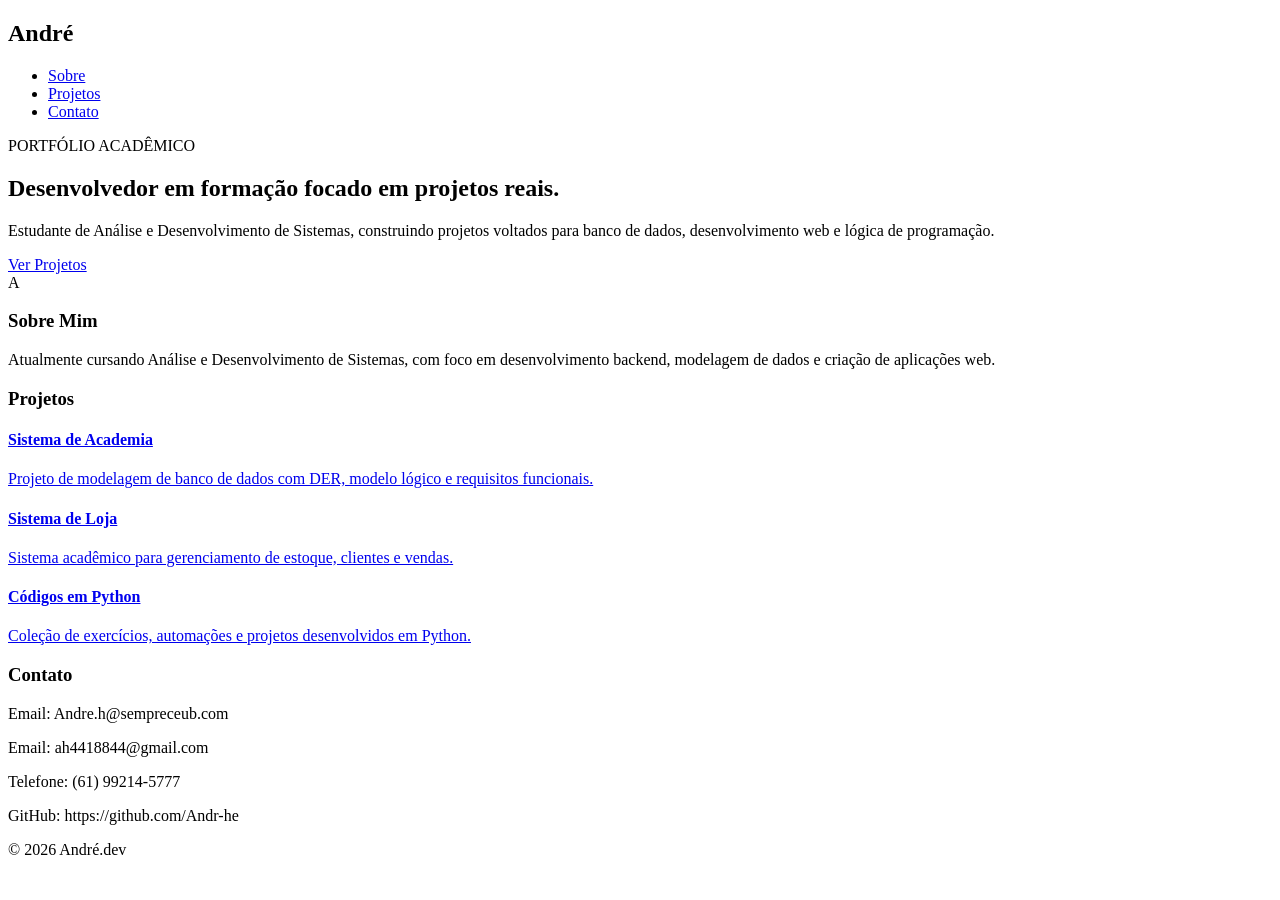
==== index.html @ 2da0f168 "Create index.html" ====
<!DOCTYPE html>
<html lang="pt-BR">
<head>
  <meta charset="UTF-8">
  <meta name="viewport" content="width=device-width, initial-scale=1.0">
  <title>André | Portfólio</title>

  <link rel="stylesheet" href="style.css">

  <link rel="preconnect" href="https://fonts.googleapis.com">
  <link rel="preconnect" href="https://fonts.gstatic.com" crossorigin>

  <link href="https://fonts.googleapis.com/css2?family=Poppins:wght@300;400;500;600;700&display=swap" rel="stylesheet">
</head>

<body>

  <header>
    <nav>
      <h1>André</h1>

      <ul>
        <li><a href="#sobre">Sobre</a></li>
        <li><a href="#projetos">Projetos</a></li>
        <li><a href="#contato">Contato</a></li>
      </ul>
    </nav>

    <div class="hero">
      <div class="hero-text">
        <p class="tag">PORTFÓLIO ACADÊMICO</p>

        <h2>
          Desenvolvedor em formação focado em projetos reais.
        </h2>

        <p class="description">
          Estudante de Análise e Desenvolvimento de Sistemas,
          construindo projetos voltados para banco de dados,
          desenvolvimento web e lógica de programação.
        </p>

        <a href="#projetos" class="btn">
          Ver Projetos
        </a>
      </div>

      <div class="hero-image">
        <div class="circle">
          A
        </div>
      </div>
    </div>
  </header>

  <section id="sobre">
    <h3>Sobre Mim</h3>

    <p>
      Atualmente cursando Análise e Desenvolvimento de Sistemas,
      com foco em desenvolvimento backend, modelagem de dados
      e criação de aplicações web.
    </p>
  </section>

  <section id="projetos">
  <h3>Projetos</h3>

  <div class="cards">

    <a href="academia.html" class="card link-card">
      <h4>Sistema de Academia</h4>

      <p>
        Projeto de modelagem de banco de dados com DER,
        modelo lógico e requisitos funcionais.
      </p>
    </a>

    <a href="loja.html" class="card link-card">
      <h4>Sistema de Loja</h4>

      <p>
        Sistema acadêmico para gerenciamento de estoque,
        clientes e vendas.
      </p>
    </a>

    <a href="python.html" class="card link-card">
      <h4>Códigos em Python</h4>

      <p>
        Coleção de exercícios, automações e projetos
        desenvolvidos em Python.
      </p>
    </a>

  </div>
</section>

  <section id="contato">
    <h3>Contato</h3>

    <p>Email: Andre.h@sempreceub.com</p>
    <p>Email: ah4418844@gmail.com</p>
    <p>Telefone: (61) 99214-5777</p>
    <p>GitHub: https://github.com/Andr-he</p>
  </section>

  <footer>
    <p>© 2026 André.dev</p>
  </footer>

</body>
</html>
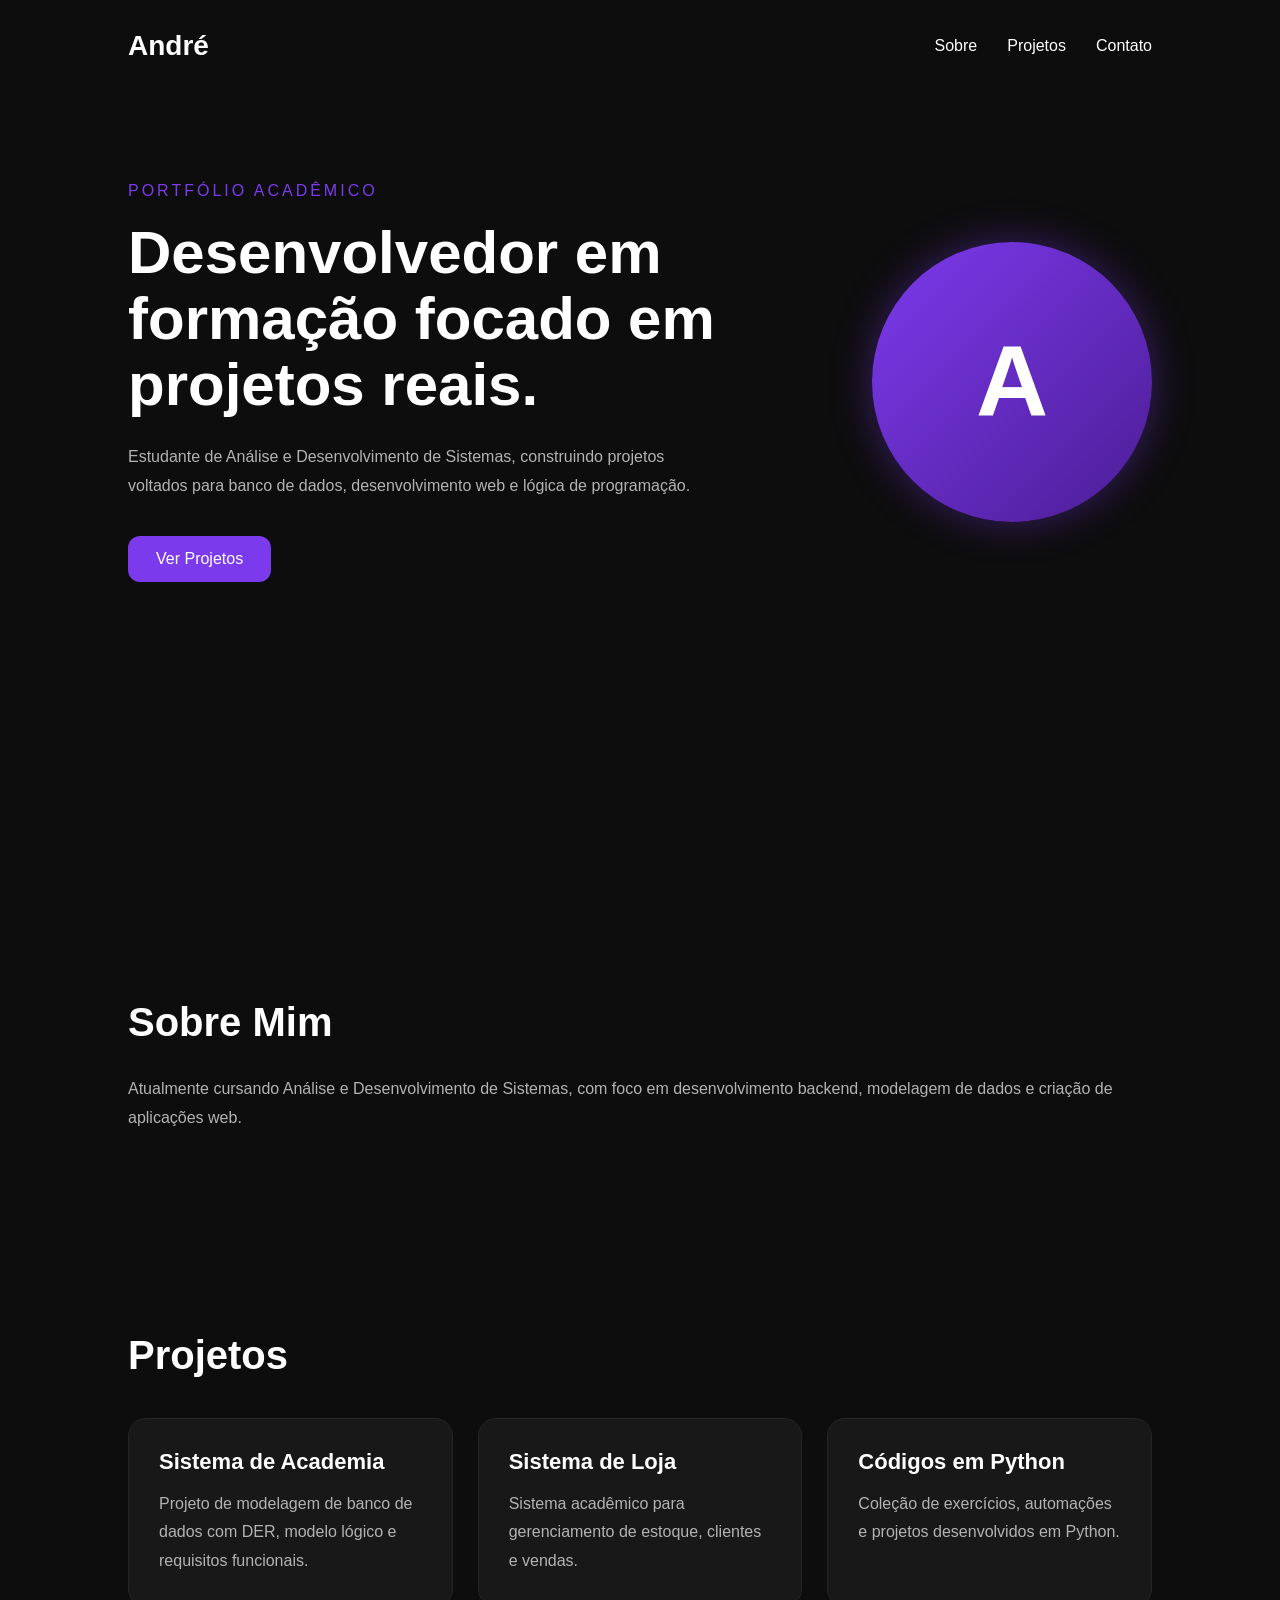
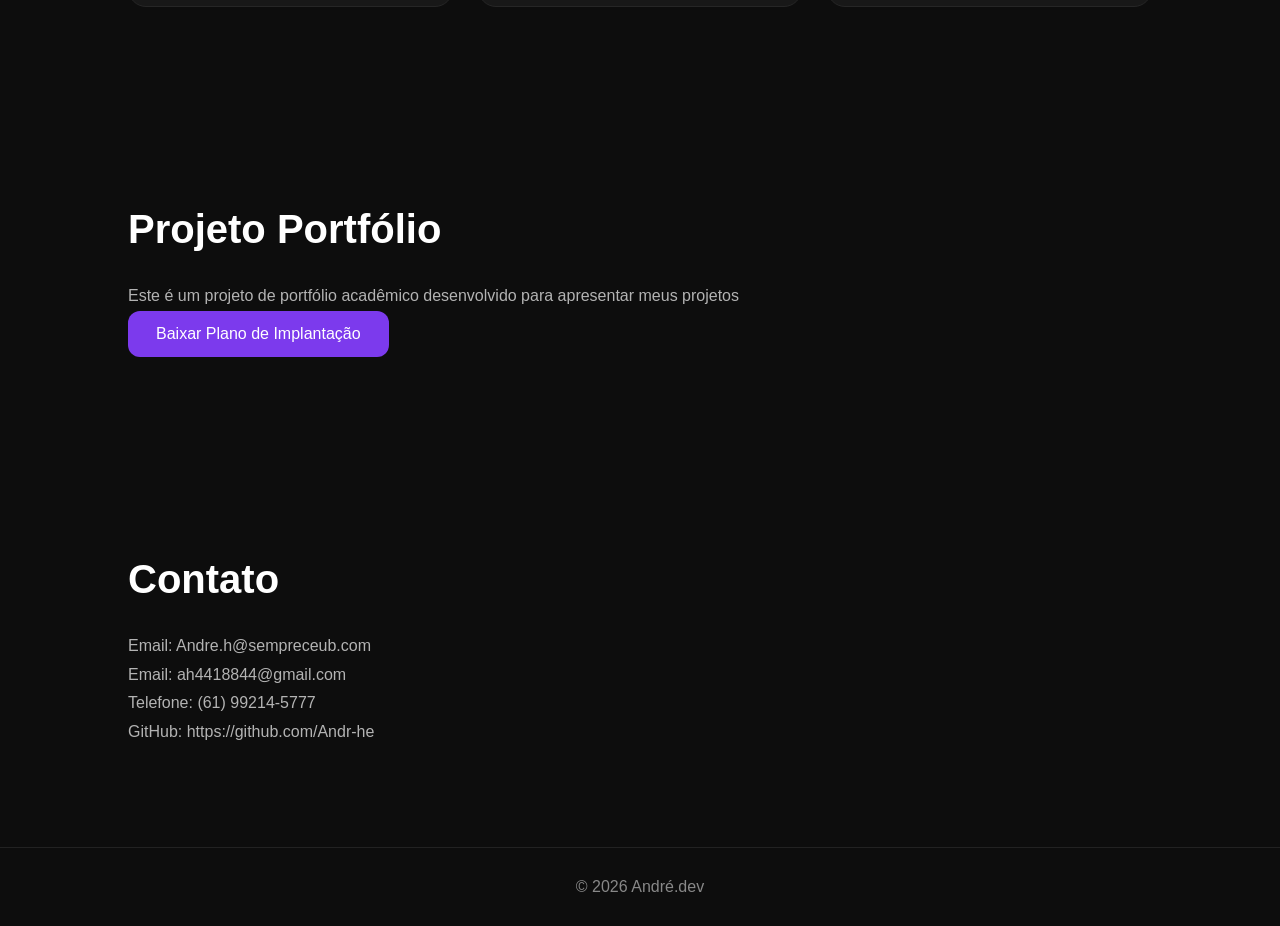
==== commit ef32dce6: "Update index.html" ====
--- a/index.html
+++ b/index.html
@@ -98,6 +98,19 @@
   </div>
 </section>
 
+  <section id="Projeto portifolio">
+    <h3>Projeto Portfólio</h3>
+
+    <p>
+     Este é um projeto de portfólio acadêmico desenvolvido para apresentar meus projetos  
+    </p>
+      <a href="arquivos\Plano_de_Implantacao_PortfolioHUB.pdf" class="btn" download>
+          Baixar Plano de Implantação
+        </a>
+
+
+  </section>
+
   <section id="contato">
     <h3>Contato</h3>
 
--- a/style.css
+++ b/style.css
@@ -0,0 +1,308 @@
+* {
+  margin: 0;
+  padding: 0;
+  box-sizing: border-box;
+}
+
+html {
+  scroll-behavior: smooth;
+}
+
+body {
+  background: #0d0d0d;
+  color: white;
+  font-family: 'Poppins', sans-serif;
+}
+
+header {
+  min-height: 100vh;
+  padding: 30px 10%;
+}
+
+nav {
+  display: flex;
+  justify-content: space-between;
+  align-items: center;
+}
+
+nav h1 {
+  font-size: 28px;
+}
+
+nav ul {
+  display: flex;
+  gap: 30px;
+  list-style: none;
+}
+
+nav a {
+  color: white;
+  text-decoration: none;
+  transition: 0.3s;
+}
+
+nav a:hover {
+  color: #7c3aed;
+}
+
+.hero {
+  display: flex;
+  justify-content: space-between;
+  align-items: center;
+  margin-top: 120px;
+  gap: 50px;
+  flex-wrap: wrap;
+}
+
+.hero-text {
+  max-width: 600px;
+}
+
+.tag {
+  color: #7c3aed;
+  letter-spacing: 3px;
+  margin-bottom: 20px;
+}
+
+.hero h2 {
+  font-size: 60px;
+  line-height: 1.1;
+  margin-bottom: 25px;
+}
+
+.description {
+  color: #b3b3b3;
+  line-height: 1.8;
+  margin-bottom: 35px;
+}
+
+.btn {
+  display: inline-block;
+  background: #7c3aed;
+  color: white;
+  padding: 14px 28px;
+  border-radius: 12px;
+  text-decoration: none;
+  transition: 0.3s;
+}
+
+.btn:hover {
+  transform: translateY(-3px);
+  background: #6d28d9;
+}
+
+.hero-image {
+  display: flex;
+  justify-content: center;
+  align-items: center;
+}
+
+.circle {
+  width: 280px;
+  height: 280px;
+  background: linear-gradient(135deg, #7c3aed, #4c1d95);
+  border-radius: 50%;
+  display: flex;
+  justify-content: center;
+  align-items: center;
+  font-size: 100px;
+  font-weight: bold;
+  box-shadow: 0 0 40px rgba(124, 58, 237, 0.4);
+}
+
+section {
+  padding: 100px 10%;
+}
+
+section h3 {
+  font-size: 40px;
+  margin-bottom: 30px;
+}
+
+section p {
+  color: #b3b3b3;
+  line-height: 1.8;
+}
+
+.cards {
+  display: grid;
+  grid-template-columns: repeat(auto-fit, minmax(280px, 1fr));
+  gap: 25px;
+  margin-top: 40px;
+}
+
+.card {
+  background: #181818;
+  padding: 30px;
+  border-radius: 18px;
+  transition: 0.3s;
+  border: 1px solid #262626;
+}
+
+.card:hover {
+  transform: translateY(-8px);
+  border-color: #7c3aed;
+}
+
+.card h4 {
+  margin-bottom: 15px;
+  font-size: 22px;
+}
+
+footer {
+  text-align: center;
+  padding: 30px;
+  border-top: 1px solid #222;
+  color: #888;
+}
+
+@media(max-width: 900px) {
+
+  .hero h2 {
+    font-size: 42px;
+  }
+
+  nav ul {
+    display: none;
+  }
+
+  .hero {
+    justify-content: center;
+    text-align: center;
+  }
+}
+
+.link-card {
+  text-decoration: none;
+  color: white;
+  display: block;
+}
+
+pre {
+  background: #111;
+  padding: 20px;
+  border-radius: 12px;
+  overflow-x: auto;
+  margin-top: 20px;
+  border: 1px solid #2a2a2a;
+}
+
+code {
+  color: #00ff95;
+  font-family: Consolas, monospace;
+}
+
+/* =========================================
+   CONTROLES DE VISÃO (GRADE / LISTA)
+   ========================================= */
+.view-toggle {
+  display: flex;
+  gap: 10px;
+  margin-bottom: 30px;
+  justify-content: flex-end;
+}
+
+.toggle-view {
+  background: #181818;
+  color: #b3b3b3;
+  border: 1px solid #333;
+  padding: 8px 16px;
+  border-radius: 8px;
+  cursor: pointer;
+  display: flex;
+  align-items: center;
+  gap: 8px;
+  font-family: 'Poppins', sans-serif;
+  font-size: 14px;
+  transition: 0.3s;
+}
+
+.toggle-view:hover {
+  background: #222;
+  color: white;
+}
+
+.toggle-view.active {
+  background: #7c3aed;
+  color: white;
+  border-color: #7c3aed;
+}
+
+/* Espaçamento do conteúdo colapsável no modo Grade */
+.card-collapsible {
+  display: flex;
+  flex-direction: column;
+  gap: 15px;
+  margin-bottom: 25px;
+}
+
+/* Esconde o botão de expandir no modo Grade (padrão) */
+.expand-btn {
+  display: none;
+}
+
+/* =========================================
+   COMPORTAMENTO DO MODO LISTA
+   ========================================= */
+.cards.list-view {
+  display: flex; /* Remove o Grid e coloca em coluna única */
+  flex-direction: column;
+  gap: 15px;
+}
+
+.cards.list-view .card {
+  display: flex;
+  flex-wrap: wrap;
+  align-items: center;
+  padding: 20px 30px;
+  gap: 15px;
+}
+
+/* No modo lista, o título empurra os botões para o canto direito */
+.cards.list-view .card h4 {
+  margin-bottom: 0;
+  flex: 1;
+}
+
+/* Mostra e estiliza o botão expandir no modo lista */
+.cards.list-view .expand-btn {
+  display: block;
+  background: transparent;
+  color: #7c3aed;
+  border: 1px solid #7c3aed;
+  padding: 10px 16px;
+  border-radius: 8px;
+  cursor: pointer;
+  font-family: 'Poppins', sans-serif;
+  font-weight: 500;
+  font-size: 14px;
+  transition: 0.3s;
+  order: 2; /* Fica antes do botão baixar */
+}
+
+.cards.list-view .expand-btn:hover {
+  background: rgba(124, 58, 237, 0.1);
+}
+
+/* Alinha o botão "Baixar" e remove a margem */
+.cards.list-view .card .btn {
+  margin-top: 0;
+  padding: 10px 18px;
+  order: 3;
+}
+
+/* Oculta toda a área de texto/código por padrão no modo Lista */
+.cards.list-view .card-collapsible {
+  display: none;
+  width: 100%;
+  order: 4; /* Fica abaixo dos botões */
+  border-top: 1px solid #333;
+  padding-top: 20px;
+  margin-top: 5px;
+  margin-bottom: 0;
+}
+
+/* Exibe o conteúdo quando o card estiver com a classe .expanded */
+.cards.list-view .card.expanded .card-collapsible {
+  display: flex;
+}
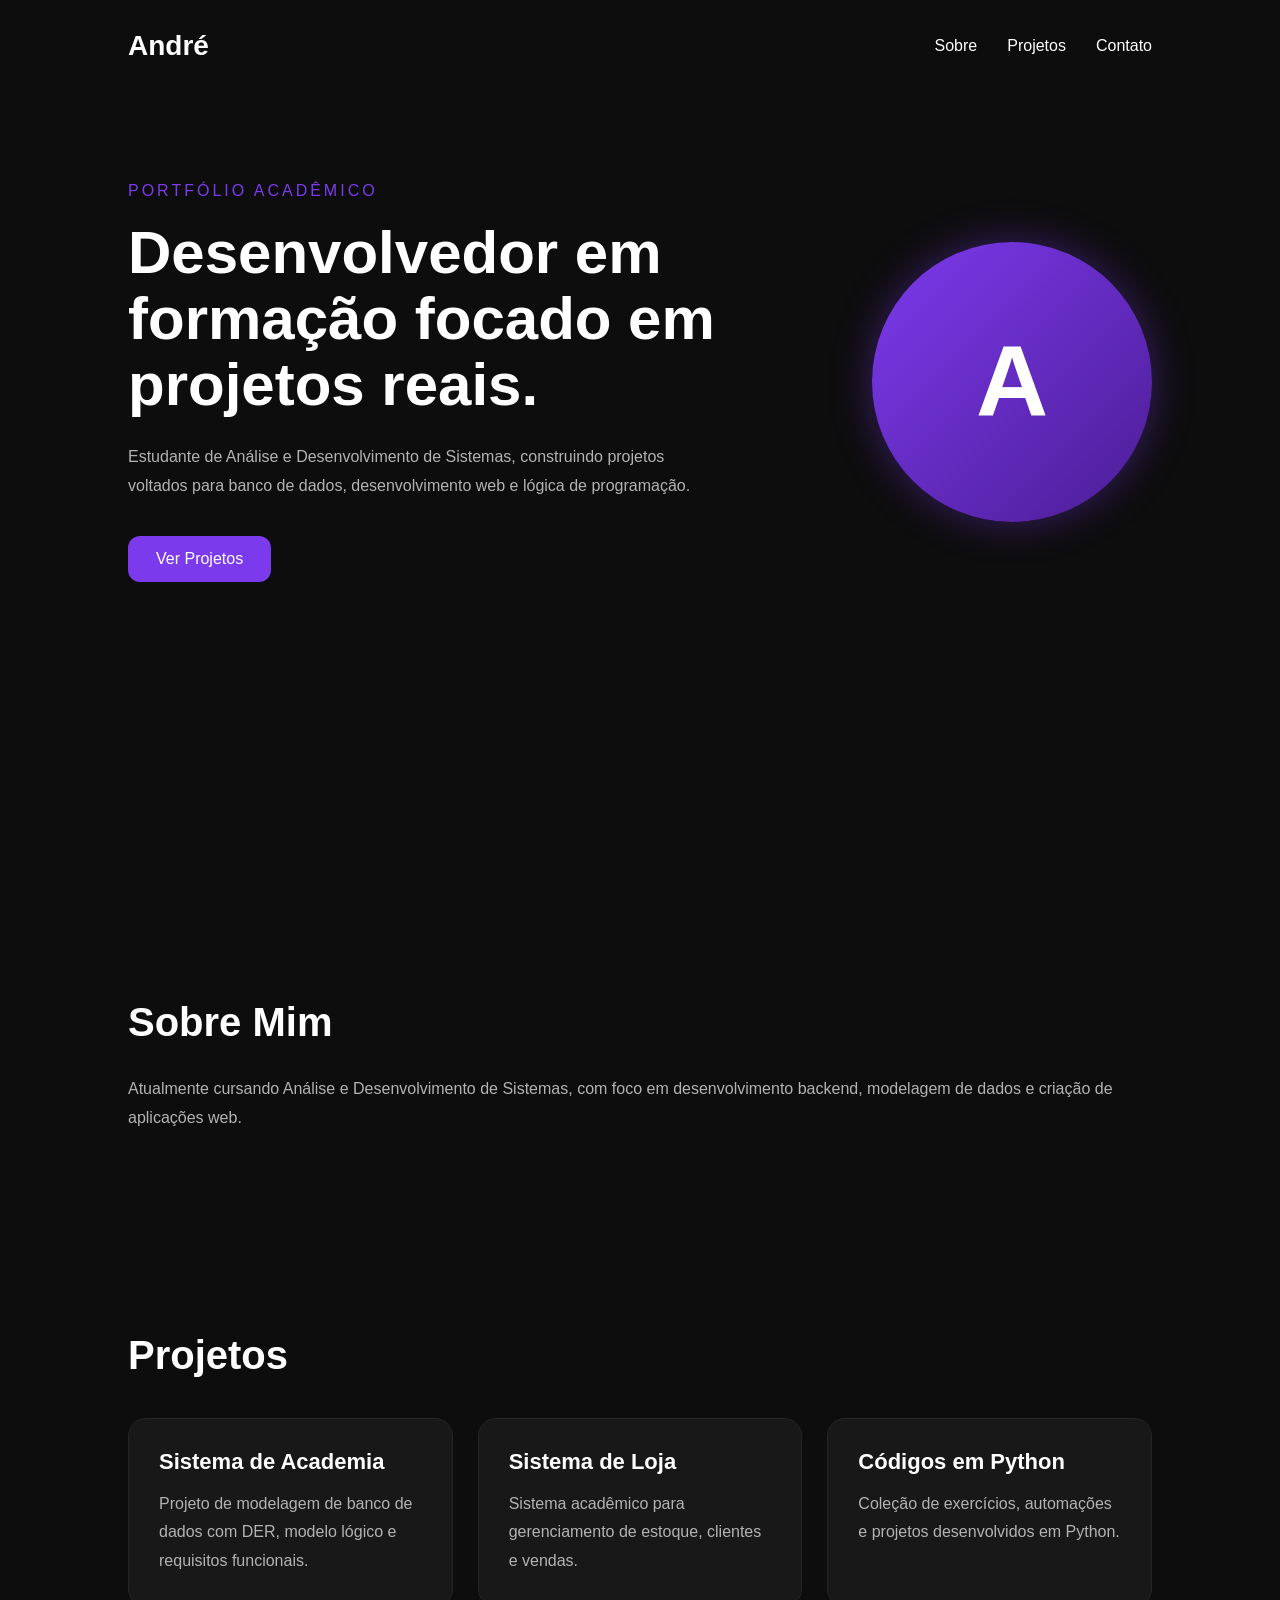
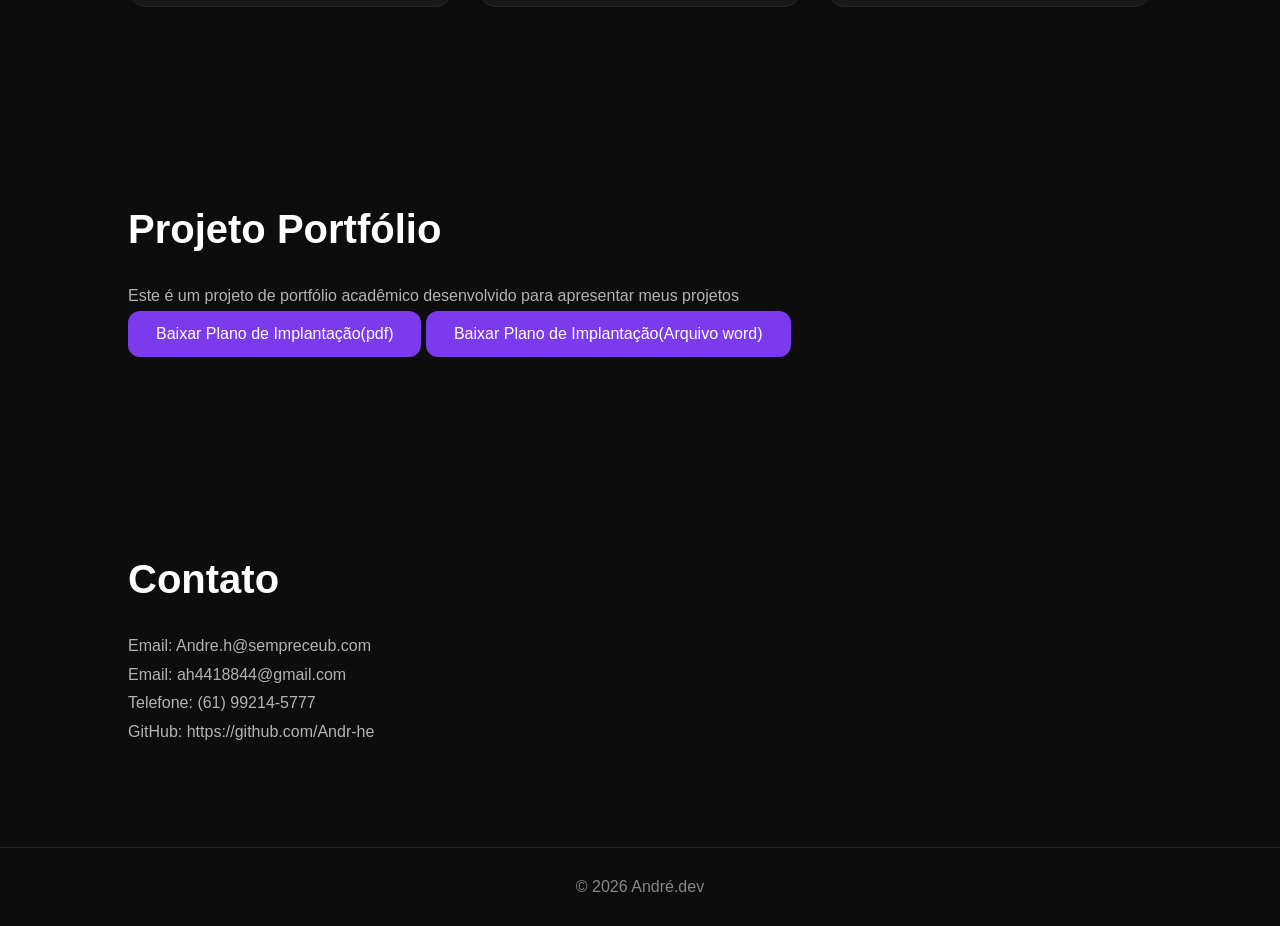
==== commit efa1f7d3: "Add files via upload" ====
--- a/index.html
+++ b/index.html
@@ -1,128 +1,132 @@
-<!DOCTYPE html>
-<html lang="pt-BR">
-<head>
-  <meta charset="UTF-8">
-  <meta name="viewport" content="width=device-width, initial-scale=1.0">
-  <title>André | Portfólio</title>
-
-  <link rel="stylesheet" href="style.css">
-
-  <link rel="preconnect" href="https://fonts.googleapis.com">
-  <link rel="preconnect" href="https://fonts.gstatic.com" crossorigin>
-
-  <link href="https://fonts.googleapis.com/css2?family=Poppins:wght@300;400;500;600;700&display=swap" rel="stylesheet">
-</head>
-
-<body>
-
-  <header>
-    <nav>
-      <h1>André</h1>
-
-      <ul>
-        <li><a href="#sobre">Sobre</a></li>
-        <li><a href="#projetos">Projetos</a></li>
-        <li><a href="#contato">Contato</a></li>
-      </ul>
-    </nav>
-
-    <div class="hero">
-      <div class="hero-text">
-        <p class="tag">PORTFÓLIO ACADÊMICO</p>
-
-        <h2>
-          Desenvolvedor em formação focado em projetos reais.
-        </h2>
-
-        <p class="description">
-          Estudante de Análise e Desenvolvimento de Sistemas,
-          construindo projetos voltados para banco de dados,
-          desenvolvimento web e lógica de programação.
-        </p>
-
-        <a href="#projetos" class="btn">
-          Ver Projetos
-        </a>
-      </div>
-
-      <div class="hero-image">
-        <div class="circle">
-          A
-        </div>
-      </div>
-    </div>
-  </header>
-
-  <section id="sobre">
-    <h3>Sobre Mim</h3>
-
-    <p>
-      Atualmente cursando Análise e Desenvolvimento de Sistemas,
-      com foco em desenvolvimento backend, modelagem de dados
-      e criação de aplicações web.
-    </p>
-  </section>
-
-  <section id="projetos">
-  <h3>Projetos</h3>
-
-  <div class="cards">
-
-    <a href="academia.html" class="card link-card">
-      <h4>Sistema de Academia</h4>
-
-      <p>
-        Projeto de modelagem de banco de dados com DER,
-        modelo lógico e requisitos funcionais.
-      </p>
-    </a>
-
-    <a href="loja.html" class="card link-card">
-      <h4>Sistema de Loja</h4>
-
-      <p>
-        Sistema acadêmico para gerenciamento de estoque,
-        clientes e vendas.
-      </p>
-    </a>
-
-    <a href="python.html" class="card link-card">
-      <h4>Códigos em Python</h4>
-
-      <p>
-        Coleção de exercícios, automações e projetos
-        desenvolvidos em Python.
-      </p>
-    </a>
-
-  </div>
-</section>
-
-  <section id="Projeto portifolio">
-    <h3>Projeto Portfólio</h3>
-
-    <p>
-     Este é um projeto de portfólio acadêmico desenvolvido para apresentar meus projetos  
-    </p>
-      <a href="arquivos\Plano_de_Implantacao_PortfolioHUB.pdf" class="btn" download>
-          Baixar Plano de Implantação
-        </a>
-
-
-  </section>
-
-  <section id="contato">
-    <h3>Contato</h3>
-
-    <p>Email: Andre.h@sempreceub.com</p>
-    <p>Email: ah4418844@gmail.com</p>
-    <p>Telefone: (61) 99214-5777</p>
-    <p>GitHub: https://github.com/Andr-he</p>
-  </section>
-
-  <footer>
-    <p>© 2026 André.dev</p>
-  </footer>
-
-</body>
+<!DOCTYPE html>
+<html lang="pt-BR">
+<head>
+  <meta charset="UTF-8">
+  <meta name="viewport" content="width=device-width, initial-scale=1.0">
+  <title>André | Portfólio</title>
+
+  <link rel="stylesheet" href="style.css">
+
+  <link rel="preconnect" href="https://fonts.googleapis.com">
+  <link rel="preconnect" href="https://fonts.gstatic.com" crossorigin>
+
+  <link href="https://fonts.googleapis.com/css2?family=Poppins:wght@300;400;500;600;700&display=swap" rel="stylesheet">
+</head>
+
+<body>
+
+  <header>
+    <nav>
+      <h1>André</h1>
+
+      <ul>
+        <li><a href="#sobre">Sobre</a></li>
+        <li><a href="#projetos">Projetos</a></li>
+        <li><a href="#contato">Contato</a></li>
+      </ul>
+    </nav>
+
+    <div class="hero">
+      <div class="hero-text">
+        <p class="tag">PORTFÓLIO ACADÊMICO</p>
+
+        <h2>
+          Desenvolvedor em formação focado em projetos reais.
+        </h2>
+
+        <p class="description">
+          Estudante de Análise e Desenvolvimento de Sistemas,
+          construindo projetos voltados para banco de dados,
+          desenvolvimento web e lógica de programação.
+        </p>
+
+        <a href="#projetos" class="btn">
+          Ver Projetos
+        </a>
+      </div>
+
+      <div class="hero-image">
+        <div class="circle">
+          A
+        </div>
+      </div>
+    </div>
+  </header>
+
+  <section id="sobre">
+    <h3>Sobre Mim</h3>
+
+    <p>
+      Atualmente cursando Análise e Desenvolvimento de Sistemas,
+      com foco em desenvolvimento backend, modelagem de dados
+      e criação de aplicações web.
+    </p>
+  </section>
+
+  <section id="projetos">
+  <h3>Projetos</h3>
+
+  <div class="cards">
+
+    <a href="academia.html" class="card link-card">
+      <h4>Sistema de Academia</h4>
+
+      <p>
+        Projeto de modelagem de banco de dados com DER,
+        modelo lógico e requisitos funcionais.
+      </p>
+    </a>
+
+    <a href="loja.html" class="card link-card">
+      <h4>Sistema de Loja</h4>
+
+      <p>
+        Sistema acadêmico para gerenciamento de estoque,
+        clientes e vendas.
+      </p>
+    </a>
+
+    <a href="python.html" class="card link-card">
+      <h4>Códigos em Python</h4>
+
+      <p>
+        Coleção de exercícios, automações e projetos
+        desenvolvidos em Python.
+      </p>
+    </a>
+
+  </div>
+</section>
+
+  <section id="Projeto portifolio">
+    <h3>Projeto Portfólio</h3>
+
+    <p>
+     Este é um projeto de portfólio acadêmico desenvolvido para apresentar meus projetos  
+    </p>
+      <a href="arquivos\Plano_de_Implantacao_PortfolioHUB.pdf" class="btn" download>
+          Baixar Plano de Implantação(pdf)
+      </a>
+  
+      <a href="arquivos\Plano_de_Implantacao_PortfolioHUB.docx" class="btn" download>
+          Baixar Plano de Implantação(Arquivo word)
+      </a>
+
+
+  </section>
+
+  <section id="contato">
+    <h3>Contato</h3>
+
+    <p>Email: Andre.h@sempreceub.com</p>
+    <p>Email: ah4418844@gmail.com</p>
+    <p>Telefone: (61) 99214-5777</p>
+    <p>GitHub: https://github.com/Andr-he</p>
+  </section>
+
+  <footer>
+    <p>© 2026 André.dev</p>
+  </footer>
+
+</body>
 </html>
